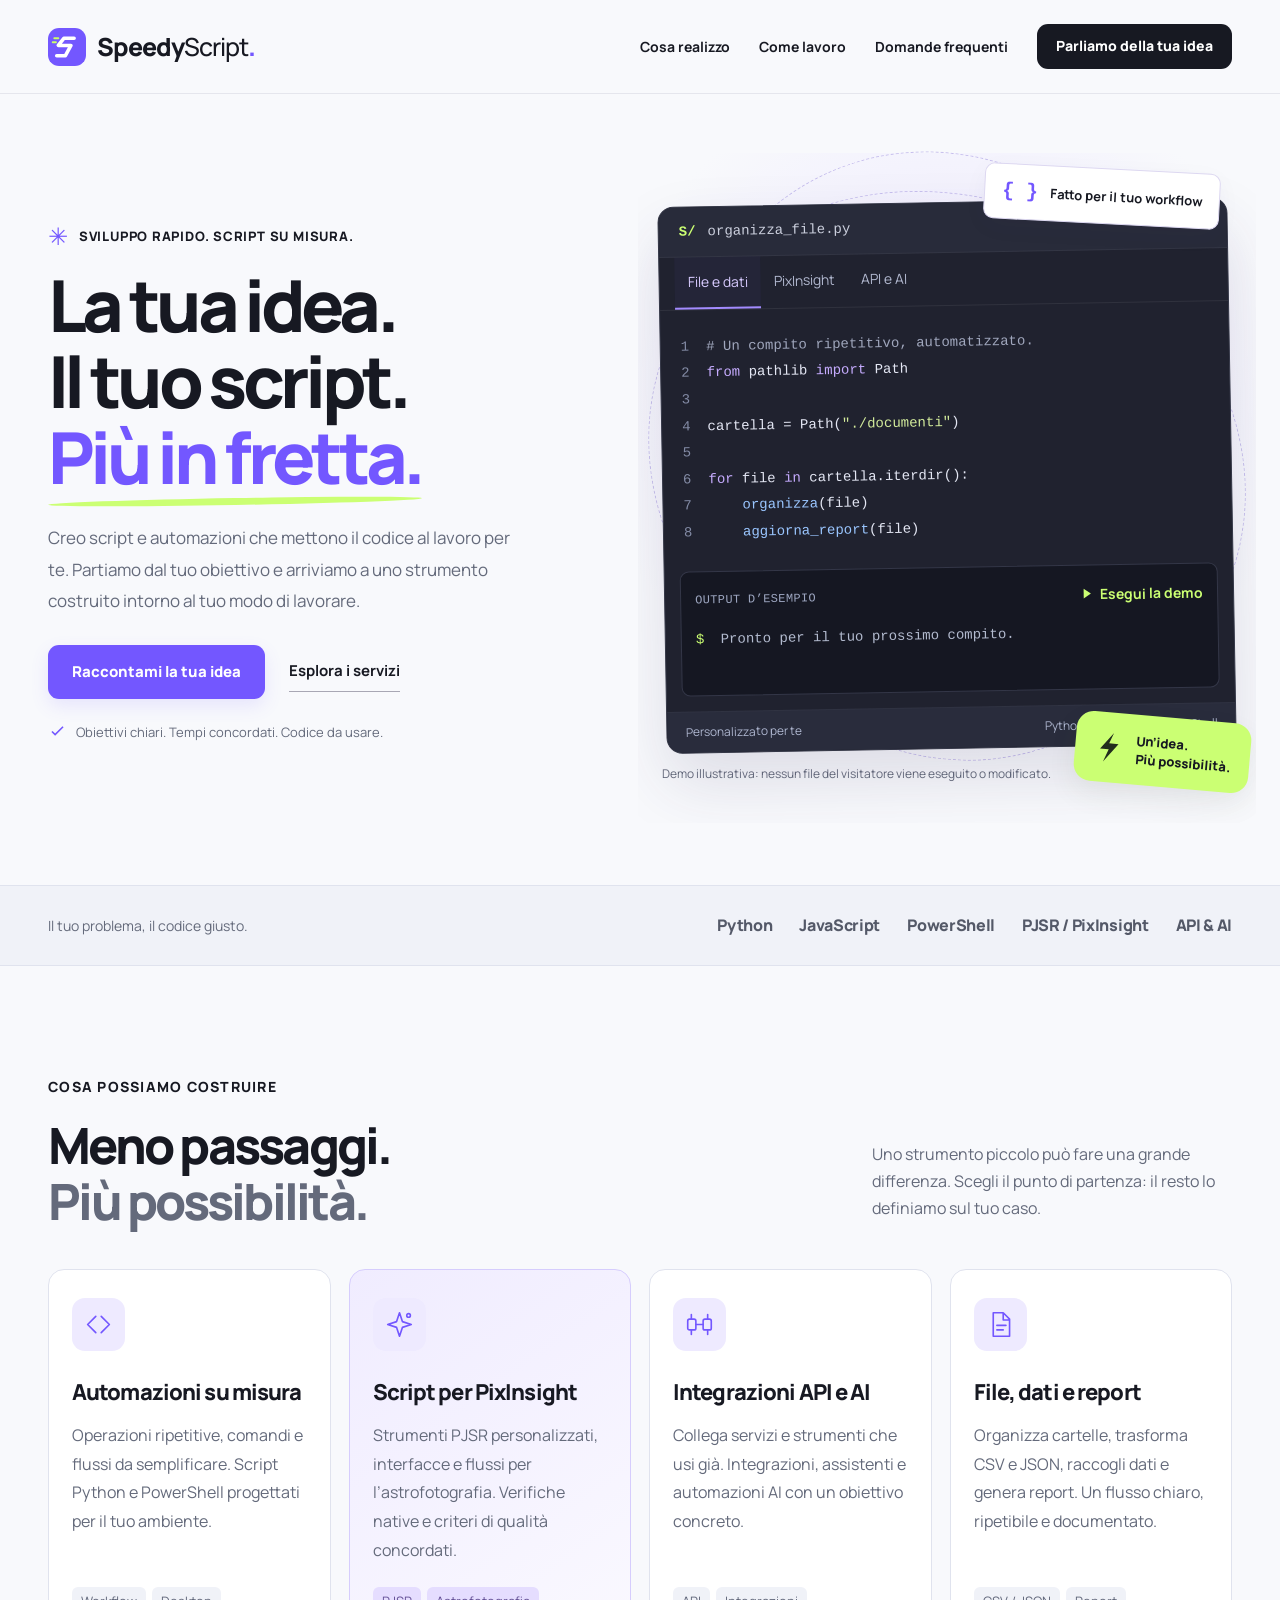
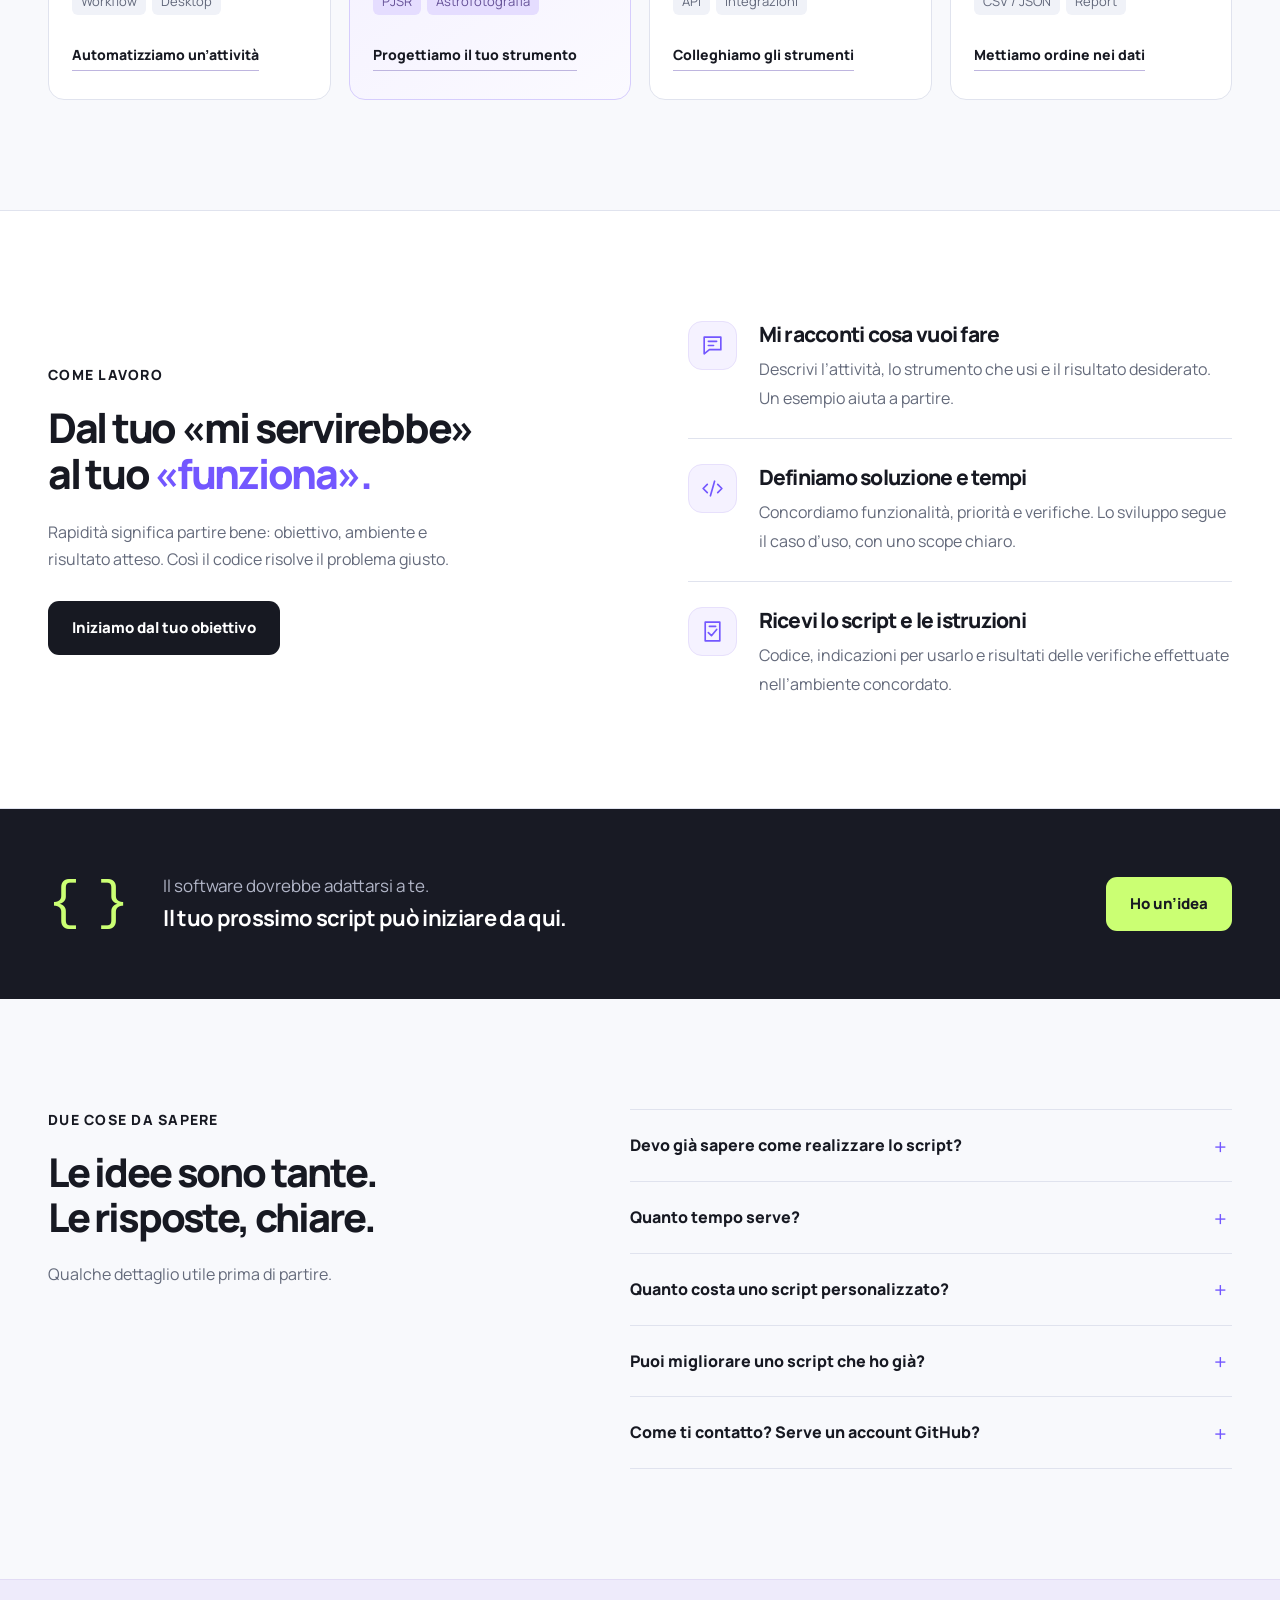
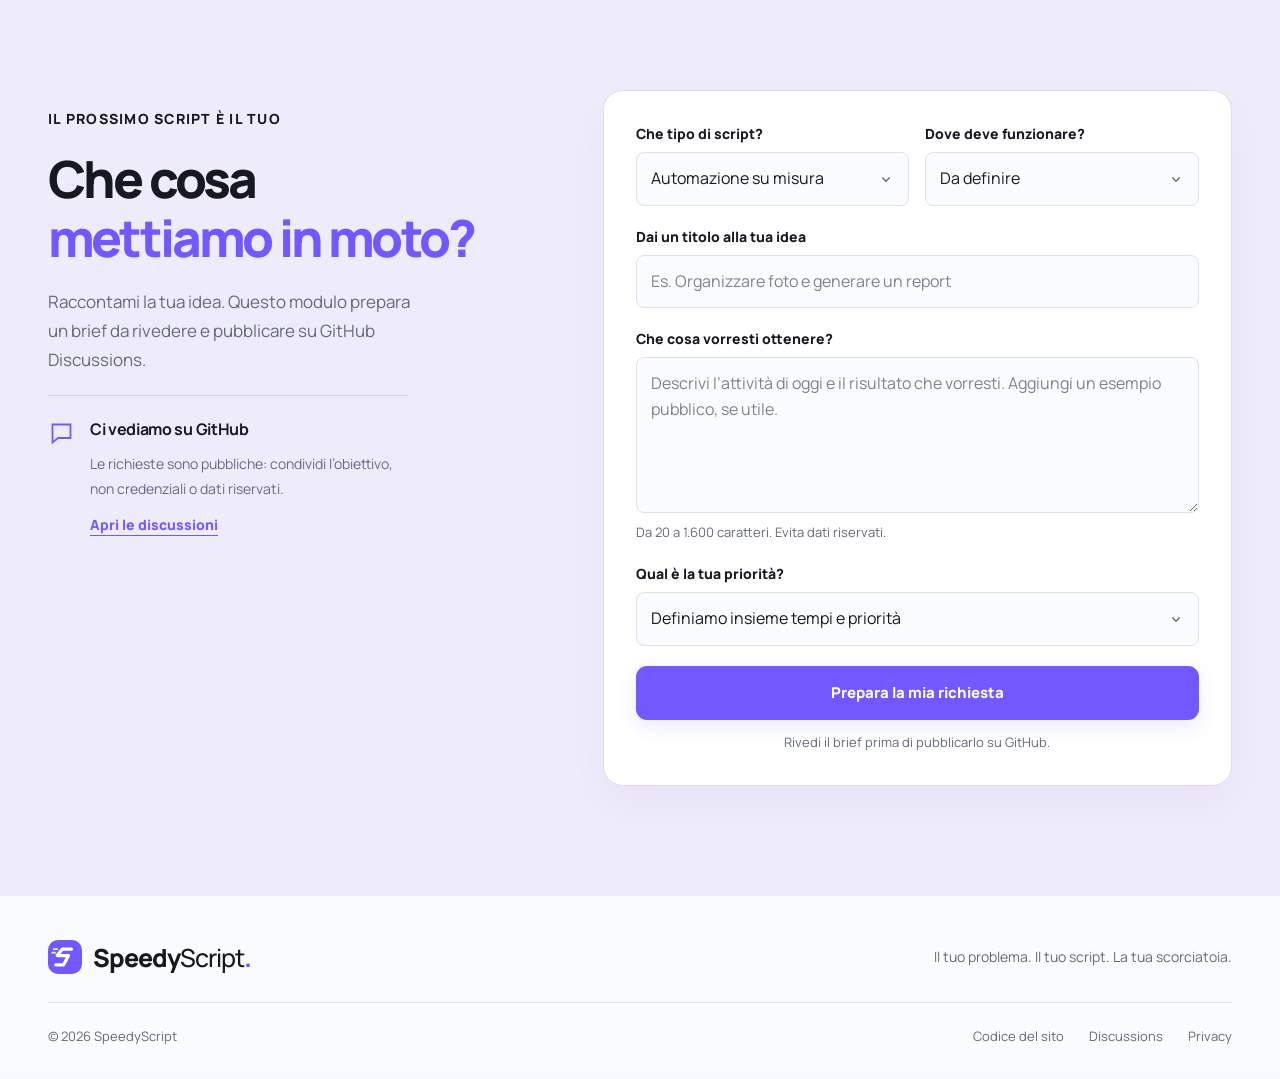
==== docs/index.html @ dad45a74 "Launch SpeedyScript website with Discussions contact workflow" ====
<!doctype html>
<html lang="it" class="no-js">
<head>
  <meta charset="utf-8">
  <meta name="viewport" content="width=device-width, initial-scale=1">
  <title>SpeedyScript — Script su misura, idee più veloci</title>
  <meta name="description" content="Script personalizzati, automazioni Python e PowerShell, strumenti per PixInsight e integrazioni API. SpeedyScript trasforma la tua idea in codice utile.">
  <meta name="theme-color" content="#7357ff">
  <meta name="referrer" content="strict-origin-when-cross-origin">
  <link rel="canonical" href="https://mikeminer.github.io/speedyscript/">
  <meta property="og:type" content="website">
  <meta property="og:locale" content="it_IT">
  <meta property="og:site_name" content="SpeedyScript">
  <meta property="og:title" content="SpeedyScript — La tua idea. Il tuo script. Più in fretta.">
  <meta property="og:description" content="Automazioni, strumenti personalizzati e integrazioni. Il codice giusto, costruito intorno al tuo modo di lavorare.">
  <meta property="og:url" content="https://mikeminer.github.io/speedyscript/">
  <meta property="og:image" content="https://mikeminer.github.io/speedyscript/assets/social.png">
  <meta property="og:image:width" content="1200">
  <meta property="og:image:height" content="630">
  <meta name="twitter:card" content="summary_large_image">
  <meta name="twitter:title" content="SpeedyScript — Script su misura">
  <meta name="twitter:description" content="La tua idea. Il tuo script. Più in fretta.">
  <meta name="twitter:image" content="https://mikeminer.github.io/speedyscript/assets/social.png">
  <link rel="icon" type="image/svg+xml" href="./assets/mark.svg">
  <link rel="preload" as="font" href="./assets/fonts/manrope-variable.woff" type="font/woff" crossorigin>
  <link rel="stylesheet" href="./assets/site.css">
  <script src="./assets/site.js" defer></script>
  <script type="application/ld+json">{"@context":"https://schema.org","@type":"WebSite","name":"SpeedyScript","url":"https://mikeminer.github.io/speedyscript/","inLanguage":"it-IT","description":"Script su misura, automazioni e integrazioni software."}</script>
</head>
<body>
<a class="skip-link" href="#contenuto">Vai al contenuto</a>
<header class="header" id="top">
  <div class="container nav-wrap">
    <a class="brand" href="#top" aria-label="SpeedyScript, inizio">
      <img src="./assets/mark.svg" width="38" height="38" alt="">
      <span>Speedy<span class="brand-light">Script</span><span class="brand-dot">.</span></span>
    </a>
    <button class="menu-toggle" type="button" aria-expanded="false" aria-controls="navigation" aria-label="Apri menu"><span></span><span></span></button>
    <nav id="navigation" class="navigation" aria-label="Navigazione principale">
      <a href="#servizi">Cosa realizzo</a><a href="#metodo">Come lavoro</a><a href="#faq">Domande frequenti</a>
      <a class="button button-small button-dark" href="#progetto">Parliamo della tua idea</a>
    </nav>
  </div>
</header>
<main id="contenuto">
  <section class="hero container" aria-labelledby="hero-title">
    <div class="hero-copy">
      <p class="eyebrow"><span class="tiny-spark" aria-hidden="true">✳</span> SVILUPPO RAPIDO. SCRIPT SU MISURA.</p>
      <h1 id="hero-title">La tua idea.<br>Il tuo script.<br><span class="purple">Più in fretta.</span></h1>
      <p class="hero-description">Creo script e automazioni che mettono il codice al lavoro per te. Partiamo dal tuo obiettivo e arriviamo a uno strumento costruito intorno al tuo modo di lavorare.</p>
      <div class="hero-actions"><a href="#progetto" class="button button-purple">Raccontami la tua idea</a><a href="#servizi" class="text-link">Esplora i servizi</a></div>
      <p class="hero-note"><svg viewBox="0 0 24 24" aria-hidden="true"><path d="m5 12 4 4L19 6"/></svg> Obiettivi chiari. Tempi concordati. Codice da usare.</p>
    </div>
    <div class="hero-visual" aria-label="Dimostrazione illustrativa di uno script personalizzato">
      <div class="visual-orbit orbit-one" aria-hidden="true"></div><div class="visual-orbit orbit-two" aria-hidden="true"></div>
      <div class="floating-label"><span aria-hidden="true">{ }</span> Fatto per il tuo workflow</div>
      <div class="editor">
        <div class="editor-top"><span class="editor-logo">S/</span><span id="demo-filename">organizza_file.py</span><span class="editor-label">DEMO</span></div>
        <div class="demo-tabs" role="tablist" aria-label="Scegli una demo">
          <button type="button" role="tab" aria-selected="true" aria-controls="demo-panel" id="tab-files" data-demo="files">File e dati</button>
          <button type="button" role="tab" aria-selected="false" tabindex="-1" aria-controls="demo-panel" id="tab-pix" data-demo="pix">PixInsight</button>
          <button type="button" role="tab" aria-selected="false" tabindex="-1" aria-controls="demo-panel" id="tab-api" data-demo="api">API e AI</button>
        </div>
        <div id="demo-panel" role="tabpanel" aria-labelledby="tab-files" class="editor-body">
          <div class="code-gutter" aria-hidden="true">1<br>2<br>3<br>4<br>5<br>6<br>7<br>8</div>
          <pre class="code-view"><code id="demo-code"><span class="syntax-comment"># Un compito ripetitivo, automatizzato.</span>
<span class="syntax-keyword">from</span> pathlib <span class="syntax-keyword">import</span> Path

cartella = Path(<span class="syntax-string">"./documenti"</span>)

<span class="syntax-keyword">for</span> file <span class="syntax-keyword">in</span> cartella.iterdir():
    <span class="syntax-function">organizza</span>(file)
    <span class="syntax-function">aggiorna_report</span>(file)</code></pre>
        </div>
        <div class="terminal">
          <div class="terminal-head"><span>OUTPUT D’ESEMPIO</span><button id="run-demo" type="button" aria-controls="demo-output"><svg viewBox="0 0 20 20" aria-hidden="true"><path d="m7 4 9 6-9 6z"/></svg><span>Esegui la demo</span></button></div>
          <div id="demo-output" class="terminal-output" role="status" aria-live="polite"><p><span class="prompt">$</span> Pronto per il tuo prossimo compito.</p></div>
        </div>
        <div class="editor-bottom"><span>Personalizzato per te</span><span>Python · JavaScript · PowerShell</span></div>
      </div>
      <div class="speed-stamp" aria-hidden="true"><svg viewBox="0 0 60 60"><path d="M37 8 18 33h13l-7 19 21-28H31z"/></svg><span>Un’idea.<br>Più possibilità.</span></div>
      <p class="demo-disclaimer">Demo illustrativa: nessun file del visitatore viene eseguito o modificato.</p>
    </div>
  </section>
  <div class="capability-strip" aria-label="Ambiti di sviluppo"><div class="container capability-inner"><span>Il tuo problema, il codice giusto.</span><div><span>Python</span><span>JavaScript</span><span>PowerShell</span><span>PJSR / PixInsight</span><span>API & AI</span></div></div></div>

  <section class="section services-section" id="servizi" aria-labelledby="services-title"><div class="container">
    <div class="section-heading" data-reveal><div><p class="eyebrow">COSA POSSIAMO COSTRUIRE</p><h2 id="services-title">Meno passaggi.<br><span class="muted">Più possibilità.</span></h2></div><p>Uno strumento piccolo può fare una grande differenza. Scegli il punto di partenza: il resto lo definiamo sul tuo caso.</p></div>
    <div class="services-grid">
      <article class="service-card" data-reveal>
        <div class="service-symbol" aria-hidden="true"><svg viewBox="0 0 32 32"><path d="m13 7-9 9 9 9m6-18 9 9-9 9"/></svg></div>
        <h3>Automazioni su misura</h3><p>Operazioni ripetitive, comandi e flussi da semplificare. Script Python e PowerShell progettati per il tuo ambiente.</p>
        <div class="tags"><span>Workflow</span><span>Desktop</span></div><a href="#progetto" data-service="Automazione su misura" class="service-link">Automatizziamo un’attività</a>
      </article>
      <article class="service-card service-featured" data-reveal>
        <div class="service-symbol" aria-hidden="true"><svg viewBox="0 0 32 32"><path d="m16 3 3.2 9.8L29 16l-9.8 3.2L16 29l-3.2-9.8L3 16l9.8-3.2z"/><circle cx="26" cy="6" r="2"/></svg></div>
        <h3>Script per PixInsight</h3><p>Strumenti PJSR personalizzati, interfacce e flussi per l’astrofotografia. Verifiche native e criteri di qualità concordati.</p>
        <div class="tags"><span>PJSR</span><span>Astrofotografia</span></div><a href="#progetto" data-service="Script PixInsight" class="service-link">Progettiamo il tuo strumento</a>
      </article>
      <article class="service-card" data-reveal>
        <div class="service-symbol" aria-hidden="true"><svg viewBox="0 0 32 32"><rect x="3" y="10" width="9" height="12" rx="2"/><rect x="20" y="10" width="9" height="12" rx="2"/><path d="M12 16h8M7 5v5m18-5v5M7 22v5m18-5v5"/></svg></div>
        <h3>Integrazioni API e AI</h3><p>Collega servizi e strumenti che usi già. Integrazioni, assistenti e automazioni AI con un obiettivo concreto.</p>
        <div class="tags"><span>API</span><span>Integrazioni</span></div><a href="#progetto" data-service="Integrazione API e AI" class="service-link">Colleghiamo gli strumenti</a>
      </article>
      <article class="service-card" data-reveal>
        <div class="service-symbol" aria-hidden="true"><svg viewBox="0 0 32 32"><path d="M8 3h11l7 7v19H8zM19 3v8h7M12 17h10m-10 5h7"/></svg></div>
        <h3>File, dati e report</h3><p>Organizza cartelle, trasforma CSV e JSON, raccogli dati e genera report. Un flusso chiaro, ripetibile e documentato.</p>
        <div class="tags"><span>CSV / JSON</span><span>Report</span></div><a href="#progetto" data-service="File, dati e report" class="service-link">Mettiamo ordine nei dati</a>
      </article>
    </div>
  </div></section>

  <section class="process-section section" id="metodo" aria-labelledby="process-title"><div class="container process-layout">
    <div class="process-intro" data-reveal><p class="eyebrow">COME LAVORO</p><h2 id="process-title">Dal tuo «mi servirebbe»<br>al tuo <span class="purple">«funziona».</span></h2><p>Rapidità significa partire bene: obiettivo, ambiente e risultato atteso. Così il codice risolve il problema giusto.</p><a href="#progetto" class="button button-dark">Iniziamo dal tuo obiettivo</a></div>
    <div class="process-steps">
      <article class="process-step" data-reveal><span class="step-icon" aria-hidden="true"><svg viewBox="0 0 24 24"><path d="M4 4h16v12H9l-5 4zM8 8h8m-8 4h5"/></svg></span><div><h3>Mi racconti cosa vuoi fare</h3><p>Descrivi l’attività, lo strumento che usi e il risultato desiderato. Un esempio aiuta a partire.</p></div></article>
      <article class="process-step" data-reveal><span class="step-icon" aria-hidden="true"><svg viewBox="0 0 24 24"><path d="m7 8-4 4 4 4m10-8 4 4-4 4M14 5l-4 14"/></svg></span><div><h3>Definiamo soluzione e tempi</h3><p>Concordiamo funzionalità, priorità e verifiche. Lo sviluppo segue il caso d’uso, con uno scope chiaro.</p></div></article>
      <article class="process-step" data-reveal><span class="step-icon" aria-hidden="true"><svg viewBox="0 0 24 24"><path d="M5 3h14v18H5zM9 7h6m-7 6 3 3 5-6"/></svg></span><div><h3>Ricevi lo script e le istruzioni</h3><p>Codice, indicazioni per usarlo e risultati delle verifiche effettuate nell’ambiente concordato.</p></div></article>
    </div>
  </div></section>
  <section class="idea-band"><div class="container idea-inner"><span class="idea-brackets" aria-hidden="true">{ }</span><p>Il software dovrebbe adattarsi a te.<br><strong>Il tuo prossimo script può iniziare da qui.</strong></p><a class="button button-lime" href="#progetto">Ho un’idea</a></div></section>

  <section class="section faq-section container" id="faq" aria-labelledby="faq-title">
    <div class="faq-intro"><p class="eyebrow">DUE COSE DA SAPERE</p><h2 id="faq-title">Le idee sono tante.<br>Le risposte, chiare.</h2><p>Qualche dettaglio utile prima di partire.</p></div>
    <div class="faq-list">
      <details><summary>Devo già sapere come realizzare lo script?</summary><p>Ti basta descrivere il problema e il risultato che cerchi. La scelta del linguaggio, del flusso e dell’interfaccia fa parte della progettazione.</p></details>
      <details><summary>Quanto tempo serve?</summary><p>Dipende dalla complessità, dall’ambiente e dalle integrazioni. Definiamo tempi e priorità dopo il brief: l’obiettivo è arrivare rapidamente a uno strumento utile, con verifiche adeguate.</p></details>
      <details><summary>Quanto costa uno script personalizzato?</summary><p>Il preventivo dipende dalle funzionalità richieste e dal lavoro necessario. Il primo passo è capire bene il tuo caso e concordare lo scope prima dello sviluppo.</p></details>
      <details><summary>Puoi migliorare uno script che ho già?</summary><p>Sì: descrivi il comportamento attuale, gli errori o le modifiche desiderate. Per iniziare su GitHub usa un esempio che puoi condividere pubblicamente.</p></details>
      <details><summary>Come ti contatto? Serve un account GitHub?</summary><p>Il contatto avviene su GitHub Discussions. Per pubblicare una discussione serve un account GitHub; dal sito puoi comunque preparare e copiare il brief. Le discussioni sono pubbliche.</p></details>
    </div>
  </section>

  <section class="section project-section" id="progetto" aria-labelledby="project-title"><div class="container project-layout">
    <div class="project-copy">
      <p class="eyebrow">IL PROSSIMO SCRIPT È IL TUO</p><h2 id="project-title">Che cosa<br><span class="purple">mettiamo in moto?</span></h2>
      <p>Raccontami la tua idea. Questo modulo prepara un brief da rivedere e pubblicare su GitHub Discussions.</p>
      <div class="contact-note"><svg viewBox="0 0 24 24" aria-hidden="true"><path d="M4 4h16v12H9l-5 4z"/></svg><div><strong>Ci vediamo su GitHub</strong><p>Le richieste sono pubbliche: condividi l’obiettivo, non credenziali o dati riservati.</p><a href="https://github.com/mikeminer/speedyscript/discussions" target="_blank" rel="noopener noreferrer">Apri le discussioni</a></div></div>
    </div>
    <div class="brief-card">
      <form id="brief-form">
        <div class="form-two">
          <div class="form-field"><label for="service">Che tipo di script?</label><select id="service" name="service"><option>Automazione su misura</option><option>Script PixInsight</option><option>Integrazione API e AI</option><option>File, dati e report</option><option>Da definire insieme</option></select></div>
          <div class="form-field"><label for="environment">Dove deve funzionare?</label><select id="environment" name="environment"><option>Da definire</option><option>Windows</option><option>macOS</option><option>Linux</option><option>PixInsight</option><option>Browser / Web</option><option>Più ambienti</option></select></div>
        </div>
        <div class="form-field"><label for="project-name">Dai un titolo alla tua idea</label><input id="project-name" name="project-name" type="text" placeholder="Es. Organizzare foto e generare un report" required minlength="5" maxlength="90" autocomplete="off"></div>
        <div class="form-field"><label for="project-details">Che cosa vorresti ottenere?</label><textarea id="project-details" name="project-details" rows="5" placeholder="Descrivi l’attività di oggi e il risultato che vorresti. Aggiungi un esempio pubblico, se utile." required minlength="20" maxlength="1600"></textarea><span class="field-help">Da 20 a 1.600 caratteri. Evita dati riservati.</span></div>
        <div class="form-field"><label for="timing">Qual è la tua priorità?</label><select id="timing" name="timing"><option>Definiamo insieme tempi e priorità</option><option>Vorrei partire quanto prima</option><option>Ho una scadenza da concordare</option><option>Sto esplorando l’idea</option></select></div>
        <button class="button button-purple submit-button" type="submit" disabled>Prepara la mia richiesta</button>
        <p class="form-note">Rivedi il brief prima di pubblicarlo su GitHub.</p>
      </form>
      <div id="brief-result" class="brief-result" hidden>
        <h3 id="brief-heading" tabindex="-1">La tua idea, pronta da condividere.</h3>
        <label for="brief-preview" class="sr-only">Anteprima del brief</label><textarea id="brief-preview" rows="8" readonly spellcheck="false"></textarea>
        <div class="brief-actions"><button type="button" class="button button-outline" id="copy-brief">Copia il brief</button><a class="button button-dark" id="github-request" href="https://github.com/mikeminer/speedyscript/discussions/new?category=ideas" target="_blank" rel="noopener noreferrer">Apri Discussions</a></div>
        <p class="field-help">Su GitHub puoi rivedere il testo prima dell’invio. Se non viene importato, incolla il brief copiato.</p>
      </div>
      <p id="form-status" class="form-status" role="status" aria-live="polite"></p>
      <noscript><p>Puoi scrivere la tua richiesta direttamente su <a href="https://github.com/mikeminer/speedyscript/discussions" target="_blank" rel="noopener noreferrer">GitHub Discussions</a>.</p></noscript>
    </div>
  </div></section>
</main>
<footer class="footer">
  <div class="container footer-top"><a class="brand" href="#top" aria-label="SpeedyScript, torna all’inizio"><img src="./assets/mark.svg" width="34" height="34" alt=""><span>Speedy<span class="brand-light">Script</span><span class="brand-dot">.</span></span></a><p>Il tuo problema. Il tuo script. La tua scorciatoia.</p></div>
  <div class="container footer-bottom"><span>© 2026 SpeedyScript</span><nav aria-label="Collegamenti nel piè di pagina"><a href="https://github.com/mikeminer/speedyscript" target="_blank" rel="noopener noreferrer">Codice del sito</a><a href="https://github.com/mikeminer/speedyscript/discussions" target="_blank" rel="noopener noreferrer">Discussions</a><a href="./privacy.html">Privacy</a></nav></div>
</footer>
</body>
</html>
---- docs/assets/site.css ----
@font-face{font-family:Manrope;src:url('./fonts/manrope-variable.woff') format('woff');font-weight:200 800;font-style:normal;font-display:swap}
:root{--paper:#f8f9fc;--white:#fff;--ink:#171922;--muted:#646a7b;--purple:#7357ff;--purple-dark:#5d3de5;--lavender:#eeeaff;--lime:#cbff73;--line:#e0e3ee;--dark:#181a24;--shadow:0 22px 70px #27234310;scroll-padding-top:95px}
*{box-sizing:border-box}
html{scroll-behavior:smooth}
body{margin:0;background:var(--paper);color:var(--ink);font-family:Manrope,system-ui,sans-serif;font-size:16px;line-height:1.7;-webkit-font-smoothing:antialiased}
button,input,textarea,select{font:inherit}
button,a{-webkit-tap-highlight-color:transparent}
button{cursor:pointer}
a{color:inherit;text-underline-offset:5px}
svg{display:block}
img{max-width:100%}
[hidden]{display:none!important}
button:focus-visible,a:focus-visible,summary:focus-visible,input:focus-visible,textarea:focus-visible,select:focus-visible{outline:3px solid var(--purple);outline-offset:4px}
.container{width:min(1240px,calc(100% - 96px));margin-inline:auto}
.section{padding-block:110px}
.eyebrow{margin:0 0 20px;font-size:14px;line-height:1.5;font-weight:800;letter-spacing:.09em}
.purple{color:var(--purple)}
.muted{color:var(--muted)}
h1,h2,h3,p{margin-top:0}
h1,h2,h3{line-height:1.12;letter-spacing:-.055em}
h2{font-size:clamp(34px,4vw,50px);font-weight:800;margin-bottom:22px}
h3{font-size:24px;line-height:1.25;font-weight:800}
p{margin-bottom:20px}
.button{display:inline-flex;align-items:center;justify-content:center;gap:10px;min-height:54px;padding:14px 23px;border:1px solid transparent;border-radius:11px;text-decoration:none;font-size:15px;font-weight:800;line-height:1.45;transition:background .18s,transform .18s,box-shadow .18s}
.button:hover{transform:translateY(-2px)}
.button-purple{background:var(--purple);color:white;box-shadow:0 7px 18px #7357ff20}
.button-purple:hover{background:var(--purple-dark);box-shadow:0 10px 23px #7357ff30}
.button-dark{background:var(--ink);color:white}
.button-dark:hover{background:#303344}
.button-lime{background:var(--lime);color:var(--ink)}
.button-lime:hover{background:#b7f153}
.button-small{min-height:44px;padding:11px 18px;font-size:14px}
.button-outline{background:transparent;border-color:var(--line);color:var(--ink)}
.button-outline:hover{background:var(--lavender)}
.button:disabled{cursor:default;opacity:.65;transform:none}
.text-link{font-weight:700;font-size:15px;text-decoration:none;border-bottom:1px solid #a8a7b4;padding:7px 0}
.text-link:hover{color:var(--purple)}
.skip-link{position:fixed;top:8px;left:8px;z-index:100;padding:10px 18px;border-radius:8px;background:var(--ink);color:white;transform:translateY(-200%)}
.skip-link:focus{transform:none}
.sr-only{position:absolute;width:1px;height:1px;overflow:hidden;clip:rect(0,0,0,0);white-space:nowrap}
.header{height:94px;position:relative;z-index:20;background:#f8f9fcf2;border-bottom:1px solid #e5e6ed}
.nav-wrap{height:100%;display:flex;align-items:center;justify-content:space-between;gap:30px}
.brand{display:inline-flex;align-items:center;gap:11px;text-decoration:none;font-size:25px;line-height:1;font-weight:800;letter-spacing:-1px;white-space:nowrap}
.brand-light{font-weight:500}
.brand-dot{color:var(--purple)}
.navigation{display:flex;align-items:center;gap:29px}
.navigation>a:not(.button){font-size:14px;font-weight:700;text-decoration:none}
.navigation>a:hover{color:var(--purple)}
.navigation>.button:hover{color:white}
.menu-toggle{display:none}
.hero{display:grid;grid-template-columns:1fr 1.03fr;gap:60px;align-items:center;min-height:725px;padding-block:74px 86px}
.hero-copy{position:relative;z-index:2}
.hero .eyebrow{display:flex;align-items:center;gap:10px;font-size:13px;letter-spacing:.06em}
.tiny-spark{font-size:24px;line-height:1;color:var(--purple)}
h1{font-size:clamp(54px,5.6vw,82px);font-weight:800;line-height:1.055;letter-spacing:-.065em;margin-bottom:27px}
h1 .purple{position:relative;display:inline-block}
h1 .purple:after{content:"";position:absolute;bottom:-10px;left:0;width:100%;height:7px;background:var(--lime);border-radius:50%;transform:rotate(-1deg)}
.hero-description{color:var(--muted);font-size:17px;max-width:480px;line-height:1.85;margin:0 0 28px}
.hero-actions{display:flex;align-items:center;gap:24px;flex-wrap:wrap}
.hero-note{display:flex;align-items:center;gap:9px;font-size:13px;color:var(--muted);margin:22px 0 0}
.hero-note svg{width:19px;height:19px;fill:none;stroke:var(--purple);stroke-width:2;flex-shrink:0}
.hero-visual{position:relative;isolation:isolate;padding-block:34px 16px;min-width:0;overflow:clip;overflow-clip-margin:24px}
.hero-visual:before{content:"";position:absolute;inset:-15px -25px 0;background:radial-gradient(circle at 50% 40%,#e1dcff 0,#eeeaff80 45%,transparent 70%);z-index:-2}
.visual-orbit{position:absolute;z-index:-1;border:1px dashed #c7bfed;border-radius:50%;pointer-events:none}
.orbit-one{inset:-20px 15px 35px;transform:rotate(-18deg)}
.orbit-two{inset:30px -20px 65px;transform:rotate(25deg)}
.floating-label{position:absolute;top:0;right:12px;border:1px solid #ddd8f1;background:white;padding:10px 17px;font-size:13px;font-weight:700;display:flex;gap:12px;align-items:center;box-shadow:0 7px 24px #352d5c0a;border-radius:10px;transform:rotate(3deg);z-index:2}
.floating-label>span{font-family:monospace;color:var(--purple);font-weight:700;font-size:20px}
.editor{background:#20222f;border:1px solid #343747;border-radius:16px;box-shadow:0 30px 65px #342a5b22;overflow:hidden;transform:rotate(-1deg);position:relative;z-index:1;min-width:0}
.editor-top{display:flex;align-items:center;gap:12px;padding:14px 20px;border-bottom:1px solid #ffffff0d;color:#ccd0de;font:14px/1.5 Consolas,monospace;background:#282b3a}
.editor-logo{color:var(--lime);font-weight:800}
.editor-label{margin-left:auto;color:#a2a8be;font-size:12px;letter-spacing:.12em}
.demo-tabs{display:flex;gap:0;padding-inline:15px;border-bottom:1px solid #ffffff12}
.demo-tabs button{background:none;border:0;border-bottom:2px solid transparent;color:#b0b7ce;font-size:14px;padding:13px 13px;white-space:nowrap}
.demo-tabs button[aria-selected=true]{color:#d8cbff;border-color:#a38bff;background:#7357ff0b}
.demo-tabs button:hover{color:white}
.editor-body{display:flex;gap:17px;padding:23px 18px 25px 20px;min-height:255px;overflow:auto;scrollbar-width:thin;scrollbar-color:#5b547e #20222f}
.code-gutter{color:#838ba5;user-select:none;text-align:right;font:14px/1.9 Consolas,monospace;flex-shrink:0}
.code-view{margin:0;overflow:visible;font:14px/1.9 Consolas,"Courier New",monospace;color:#e4e7f4;tab-size:4;flex-shrink:0}
.syntax-comment{color:#a0a7bd}
.syntax-keyword{color:#c6acff}
.syntax-string{color:#d3ec9c}
.syntax-function{color:#9ac6ff}
.terminal{margin:0 15px 15px;padding:13px 14px;background:#151722;border:1px solid #333647;border-radius:9px}
.terminal-head{display:flex;justify-content:space-between;align-items:center;gap:14px;color:#9da6c0;font:12px/1.5 Consolas,monospace;letter-spacing:.03em}
.terminal-head button{display:flex;align-items:center;gap:6px;color:var(--lime);border:0;background:transparent;font:14px/1.5 Manrope,system-ui,sans-serif;font-weight:700;padding:5px 0;letter-spacing:0;white-space:nowrap}
.terminal-head button svg{width:16px;height:16px;fill:var(--lime)}
.terminal-head button:disabled{cursor:wait;color:#a8b29a}
.terminal-output{font:14px/1.85 Consolas,monospace;color:#b3bbcf;margin-top:11px;min-height:55px}
.terminal-output p{margin:0}
.prompt{color:var(--lime);margin-right:8px}
.terminal-output .done{color:#c8ed9f}
.editor-bottom{padding:10px 18px;display:flex;justify-content:space-between;gap:12px;font-size:12px;color:#adb5ce;background:#292c3c;border-top:1px solid #ffffff08}
.speed-stamp{position:absolute;right:-18px;bottom:12px;border-radius:17px;padding:15px 19px 15px 13px;background:var(--lime);z-index:3;display:flex;align-items:center;gap:8px;box-shadow:0 12px 28px #41562213;transform:rotate(5deg)}
.speed-stamp svg{width:40px;height:40px;fill:#232d1d}
.speed-stamp span{font-size:13px;font-weight:800;line-height:1.4}
.demo-disclaimer{margin:15px 140px 0 0;font-size:12px;line-height:1.6;color:var(--muted)}
.capability-strip{border-block:1px solid var(--line);background:#f0f2f8}
.capability-inner{display:flex;align-items:center;justify-content:space-between;gap:35px;padding-block:26px}
.capability-inner>span{font-size:14px;color:var(--muted)}
.capability-inner>div{display:flex;flex-wrap:wrap;gap:27px;align-items:center}
.capability-inner>div span{font-size:16px;letter-spacing:-.02em;font-weight:800;color:#545968}
.section-heading{display:flex;justify-content:space-between;align-items:flex-end;gap:60px;margin-bottom:40px}
.section-heading h2{margin-bottom:0}
.section-heading>p{color:var(--muted);max-width:360px;margin:0 0 7px}
.services-grid{display:grid;grid-template-columns:repeat(4,1fr);gap:18px}
.service-card{padding:28px 23px;border:1px solid var(--line);border-radius:16px;background:white;display:flex;flex-direction:column;align-items:flex-start;transition:transform .2s,box-shadow .2s}
.service-card:hover{transform:translateY(-5px);box-shadow:var(--shadow)}
.service-featured{border-color:#d6cdfd;background:linear-gradient(145deg,#f0ecff,#fbfaff)}
.service-symbol{background:var(--lavender);padding:12px;border-radius:13px;margin-bottom:28px}
.service-symbol svg{height:29px;width:29px;fill:none;stroke:var(--purple);stroke-width:1.8;stroke-linecap:round;stroke-linejoin:round}
.service-card h3{font-size:22px;letter-spacing:-.04em;margin-bottom:14px}
.service-card p{color:var(--muted);font-size:16px;line-height:1.8;margin-bottom:22px}
.tags{display:flex;gap:6px;flex-wrap:wrap;margin-top:auto;margin-bottom:29px}
.tags span{font-size:13px;padding:3px 9px;background:#f0f2f8;color:#62687b;border-radius:6px}
.service-featured .tags span{background:#e5ddff;color:#665298}
.service-link{font-size:14px;font-weight:800;text-decoration:none;line-height:1.5;padding-bottom:5px;border-bottom:1px solid #beb5df}
.service-link:hover{color:var(--purple);border-color:var(--purple)}
.process-section{background:white;border-block:1px solid var(--line)}
.process-layout{display:grid;grid-template-columns:1fr 1fr;gap:95px;align-items:center}
.process-intro>p:not(.eyebrow){color:var(--muted);max-width:425px;margin-bottom:28px}
.process-intro h2{font-size:clamp(32px,3.2vw,43px)}
.process-step{display:flex;gap:22px;padding:25px 0;border-bottom:1px solid var(--line)}
.process-step:first-child{padding-top:0}
.process-step:last-child{padding-bottom:0;border:0}
.step-icon{width:49px;height:49px;border:1px solid #e7e0fc;background:#f5f2ff;display:grid;place-items:center;border-radius:14px;flex-shrink:0}
.step-icon svg{width:25px;height:25px;fill:none;stroke:var(--purple);stroke-width:1.6;stroke-linecap:round;stroke-linejoin:round}
.process-step h3{font-size:21px;margin-bottom:8px;letter-spacing:-.035em}
.process-step p{color:var(--muted);font-size:16px;line-height:1.8;margin:0}
.idea-band{background:var(--dark);color:white;padding-block:49px}
.idea-inner{display:flex;align-items:center;gap:32px}
.idea-brackets{font-family:Consolas,monospace;font-size:54px;letter-spacing:-8px;color:var(--lime);padding-right:10px}
.idea-inner>p{font-size:17px;color:#b2b6c8;line-height:1.65;margin:0}
.idea-inner strong{font-size:22px;color:white;letter-spacing:-.03em}
.idea-inner .button{margin-left:auto;white-space:nowrap}
.faq-section{display:grid;grid-template-columns:.9fr 1.1fr;gap:90px;align-items:start}
.faq-intro h2{font-size:clamp(32px,3.1vw,44px)}
.faq-intro>p:last-child{color:var(--muted)}
.faq-list{border-top:1px solid var(--line)}
details{border-bottom:1px solid var(--line)}
summary{position:relative;padding:23px 39px 23px 0;list-style:none;font-size:16px;font-weight:800;line-height:1.55;cursor:pointer}
summary::-webkit-details-marker{display:none}
summary:after{content:"+";position:absolute;right:0;top:25px;width:23px;height:23px;display:grid;place-items:center;font-size:22px;font-weight:400;line-height:1;color:var(--purple)}
details[open] summary:after{content:"−"}
details>p{font-size:16px;line-height:1.85;color:var(--muted);padding-right:23px;margin:0 0 23px}
.project-section{background:#eeebfb;border-top:1px solid #e2dcf5}
.project-layout{display:grid;grid-template-columns:.85fr 1.15fr;gap:90px;align-items:start}
.project-copy{padding-top:18px}
.project-copy h2{font-size:clamp(37px,4vw,53px);line-height:1.14}
.project-copy>p:not(.eyebrow){color:var(--muted);font-size:17px;max-width:370px}
.contact-note{display:flex;gap:15px;padding-top:20px;margin-top:15px;border-top:1px solid #d6cfee;max-width:360px}
.contact-note>svg{width:27px;height:27px;stroke:var(--purple);fill:none;stroke-width:1.6;flex-shrink:0;margin-top:4px}
.contact-note strong{font-size:16px;letter-spacing:-.02em}
.contact-note p{font-size:14px;color:#6d6786;line-height:1.8;margin:8px 0 10px}
.contact-note a{font-size:14px;font-weight:800;color:var(--purple)}
.brief-card{background:white;border:1px solid #e1dbee;border-radius:20px;padding:32px;box-shadow:0 17px 40px #3b296409;min-width:0}
.form-two{display:grid;grid-template-columns:1fr 1fr;gap:16px}
.form-field{display:flex;flex-direction:column;gap:8px;margin-bottom:20px;min-width:0}
label{font-size:14px;font-weight:800;line-height:1.5}
input,select,textarea{width:100%;min-width:0;border:1px solid #dfe1ea;background:#fafbfe;border-radius:8px;padding:13px 14px;color:var(--ink);font-size:16px;line-height:1.6;transition:border-color .2s,box-shadow .2s}
textarea{resize:vertical;min-height:133px}
input::placeholder,textarea::placeholder{color:#7b8294}
input:focus,select:focus,textarea:focus{border-color:var(--purple);box-shadow:0 0 0 3px #7357ff0d}
select{appearance:none;cursor:pointer;padding-right:38px;background-image:url("data:image/svg+xml,%3Csvg xmlns='http://www.w3.org/2000/svg' width='18' height='18' viewBox='0 0 24 24' fill='none' stroke='%23656a7b' stroke-width='1.8'%3E%3Cpath d='m7 10 5 5 5-5'/%3E%3C/svg%3E");background-repeat:no-repeat;background-position:right 13px center}
.field-help{font-size:13px;line-height:1.7;color:var(--muted)}
.submit-button{width:100%}
.form-note{text-align:center;font-size:13px;color:var(--muted);margin:11px 0 0}
.brief-result{padding-top:26px;margin-top:26px;border-top:1px solid var(--line)}
.brief-result h3{font-size:22px;margin-bottom:16px}
.brief-result textarea{font-family:Consolas,monospace;font-size:14px;line-height:1.8;min-height:200px}
.brief-actions{display:flex;gap:10px;flex-wrap:wrap;margin:15px 0 13px}
.brief-actions .button{flex:1;font-size:14px;padding-inline:14px;white-space:nowrap}
.form-status{font-size:14px;line-height:1.6;color:var(--purple);margin:12px 0 0}
.form-status:empty{display:none}
.footer{background:#fafbfe;padding-block:44px 24px}
.footer-top{display:flex;justify-content:space-between;align-items:center;gap:25px;padding-bottom:28px;border-bottom:1px solid var(--line)}
.footer-top>p{font-size:14px;color:var(--muted);margin:0}
.footer-bottom{display:flex;justify-content:space-between;align-items:center;gap:20px;padding-top:22px;font-size:13px;color:var(--muted)}
.footer-bottom nav{display:flex;gap:25px}
.footer-bottom a{text-decoration:none}
.footer-bottom a:hover{color:var(--purple)}
.legal-main{max-width:800px;margin-inline:auto;padding:85px 24px 110px}
.legal-main h1{font-size:clamp(38px,6vw,60px);margin-bottom:24px}
.legal-main h2{font-size:27px;line-height:1.3;margin-top:42px;letter-spacing:-.035em}
.legal-main p,.legal-main li{color:var(--muted)}
.legal-main li{margin-block:10px}
.legal-main a{color:var(--purple)}
.reveal-pending{opacity:0;transform:translateY(14px);transition:opacity .5s,transform .5s}
.reveal-visible{opacity:1;transform:none}
@media(min-width:1500px){.hero{min-height:760px}}
@media(max-width:1150px){
 .container{width:calc(100% - 64px)}.hero{gap:36px}h1{font-size:66px}.navigation{gap:21px}
 .services-grid{grid-template-columns:repeat(2,1fr)}.service-card{padding:30px}.service-card h3{font-size:24px}
 .process-layout,.project-layout{gap:55px}.capability-inner{gap:20px}.capability-inner>div{gap:20px}
 .hero .eyebrow{font-size:12px}.faq-section{gap:55px}.hero-actions{gap:18px}.hero-actions .button{padding-inline:18px}
}
@media(max-width:900px){
 .header{height:80px}.brand{font-size:23px}.navigation{gap:18px}.navigation>a:not(.button){font-size:14px}.navigation .button{font-size:14px;padding-inline:12px}
 .hero{grid-template-columns:1fr;gap:48px;padding-block:65px 75px;min-height:0}.hero-copy{max-width:660px}.hero h1{font-size:76px}.hero-description{max-width:540px}
 .hero-visual{max-width:600px;width:100%;margin-inline:auto}.hero .eyebrow{font-size:14px}.hero-note{font-size:14px}
 .capability-inner{flex-direction:column;align-items:flex-start;gap:15px}.capability-inner>div{gap:26px}
 .section{padding-block:85px}.process-layout{gap:45px}.process-intro h2{font-size:35px}.project-layout{gap:40px;grid-template-columns:.8fr 1.2fr}
 .brief-card{padding:25px}.form-two{grid-template-columns:1fr;gap:0}.faq-section{gap:38px}.faq-intro h2{font-size:34px}.idea-inner strong{font-size:20px}.idea-inner{gap:25px}
}
@media(max-width:700px){
 .container{width:calc(100% - 40px)}.header{height:76px}.brand{font-size:23px}.brand img{width:34px;height:34px}
 .menu-toggle{display:flex;flex-direction:column;justify-content:center;gap:6px;background:transparent;border:1px solid var(--line);border-radius:9px;padding:11px;width:44px;height:42px}
 .menu-toggle span{height:2px;width:20px;background:var(--ink);transition:transform .2s}
 .menu-toggle[aria-expanded=true] span:first-child{transform:translateY(4px) rotate(45deg)}
 .menu-toggle[aria-expanded=true] span:last-child{transform:translateY(-4px) rotate(-45deg)}
 .navigation{display:none;position:absolute;left:0;right:0;top:75px;background:var(--paper);border-bottom:1px solid var(--line);padding:18px 20px 24px;box-shadow:0 12px 25px #2723430c;align-items:stretch;flex-direction:column;gap:0}
 .navigation.is-open{display:flex}.navigation>a:not(.button){padding:13px 5px;font-size:16px}.navigation .button{font-size:15px;margin-top:12px;min-height:49px}
 .hero{padding-block:47px 65px;gap:40px}.hero h1{font-size:clamp(52px,10vw,72px)}
 .hero .eyebrow{font-size:12px;letter-spacing:.035em;gap:7px;margin-bottom:20px}.tiny-spark{font-size:21px}
 .hero-description{font-size:16px;line-height:1.85;max-width:100%;margin-bottom:24px}
 .hero-actions{gap:19px;align-items:center}.hero-actions .button{font-size:14px;min-height:50px}.hero-actions .text-link{font-size:14px}
 .hero-note{font-size:13px;line-height:1.7;align-items:flex-start;max-width:320px}.hero-note svg{margin-top:2px}
 .hero-visual{padding-top:30px;overflow-clip-margin:16px}.hero-visual:before{inset:-5px -15px -10px}.orbit-one{inset:0 0 20px}.orbit-two{inset:30px 0 60px}
 .floating-label{right:8px;top:0;font-size:12px;padding:8px 12px}.editor{transform:rotate(-.7deg)}.editor-top{padding:12px 14px;font-size:13px}
 .demo-tabs{padding-inline:7px}.demo-tabs button{font-size:14px;padding:12px 11px}
 .editor-body{padding:19px 12px 21px 13px;gap:10px;min-height:245px}.code-view,.code-gutter{font-size:14px;line-height:1.85}
 .terminal{margin:0 10px 11px;padding:12px}.terminal-head{font-size:12px;gap:8px;flex-wrap:wrap}.terminal-head button{font-size:13px}
 .terminal-output{font-size:13px;min-height:55px}.editor-bottom{padding:10px 12px;font-size:12px;gap:8px;flex-wrap:wrap}
 .speed-stamp{right:0;bottom:17px;padding:10px 12px 10px 8px;border-radius:12px;gap:3px}.speed-stamp svg{width:31px;height:31px}.speed-stamp span{font-size:12px}
 .demo-disclaimer{font-size:12px;max-width:220px;margin-right:135px;line-height:1.6}
 .capability-inner{padding-block:22px}.capability-inner>span{font-size:14px}.capability-inner>div{gap:10px 21px}.capability-inner>div span{font-size:14px}
 .section{padding-block:65px}.section-heading{flex-direction:column;align-items:flex-start;gap:22px;margin-bottom:30px}.eyebrow{font-size:13px;letter-spacing:.07em;margin-bottom:16px}h2{font-size:38px}
 .section-heading>p{font-size:16px;max-width:100%}.services-grid{grid-template-columns:1fr;gap:16px}.service-card{padding:27px 25px}
 .service-symbol{padding:10px;margin-bottom:20px}.service-symbol svg{width:28px;height:28px}.service-card h3{font-size:25px;line-height:1.3}.service-card p{font-size:16px;line-height:1.8}
 .service-link{font-size:15px}.tags{gap:6px;margin-bottom:23px}.tags span{font-size:13px;padding:3px 8px}
 .process-layout,.faq-section,.project-layout{grid-template-columns:1fr;gap:38px}.process-intro h2,.faq-intro h2{font-size:38px}
 .process-step{gap:16px;padding:23px 0}.process-step h3{font-size:21px}.process-step p{font-size:16px}
 .idea-band{padding-block:34px}.idea-inner{flex-wrap:wrap;gap:17px}.idea-brackets{font-size:41px;letter-spacing:-6px;padding-right:7px}
 .idea-inner>p{font-size:16px;max-width:calc(100% - 70px)}.idea-inner strong{font-size:19px}.idea-inner .button{margin-left:0;min-height:48px;padding-block:11px;font-size:14px}
 .faq-section{gap:20px}.faq-intro p:last-child{font-size:16px;margin-bottom:4px}summary{font-size:16px;padding-block:21px}summary:after{top:24px}details>p{font-size:16px}
 .project-copy{padding-top:0}.project-copy h2{font-size:43px}.project-copy>p:not(.eyebrow){font-size:16px;max-width:100%}.contact-note{padding-top:18px;max-width:100%}
 .brief-card{padding:25px 20px}.form-two{grid-template-columns:1fr;gap:0}label{font-size:14px}
 input,textarea,select{font-size:16px;padding:12px}select{padding-right:31px;background-position:right 8px center}.field-help,.form-note{font-size:13px}
 .brief-actions .button{font-size:14px}.footer{padding-block:33px 22px}.footer-top{align-items:flex-start;flex-direction:column;gap:17px;padding-bottom:23px}
 .footer-top>p{font-size:14px}.footer-bottom{font-size:13px;flex-wrap:wrap;gap:17px}.footer-bottom nav{gap:20px}
 .legal-main{padding-top:55px}.legal-main h1{font-size:42px}.legal-main h2{font-size:25px}
 html.no-js .menu-toggle{display:none}
 html.no-js .header{height:auto;padding-block:20px}
 html.no-js .nav-wrap{flex-wrap:wrap}
 html.no-js .navigation{display:flex;position:static;flex-basis:100%;padding:0;box-shadow:none;border:0}
}
@media(max-width:390px){
 .hero-actions{gap:16px}.hero-actions .text-link{font-size:14px}.demo-tabs button{padding-inline:9px}
 .hero .eyebrow{font-size:12px;max-width:290px}.demo-disclaimer{margin-right:0;max-width:100%;padding-top:50px}.speed-stamp{bottom:65px}
 .brief-actions{flex-direction:column}
}
@media(prefers-reduced-motion:reduce){
 html{scroll-behavior:auto}*,*:before,*:after{animation:none!important;transition:none!important}
 .reveal-pending{opacity:1;transform:none}.button:hover,.service-card:hover{transform:none}
}
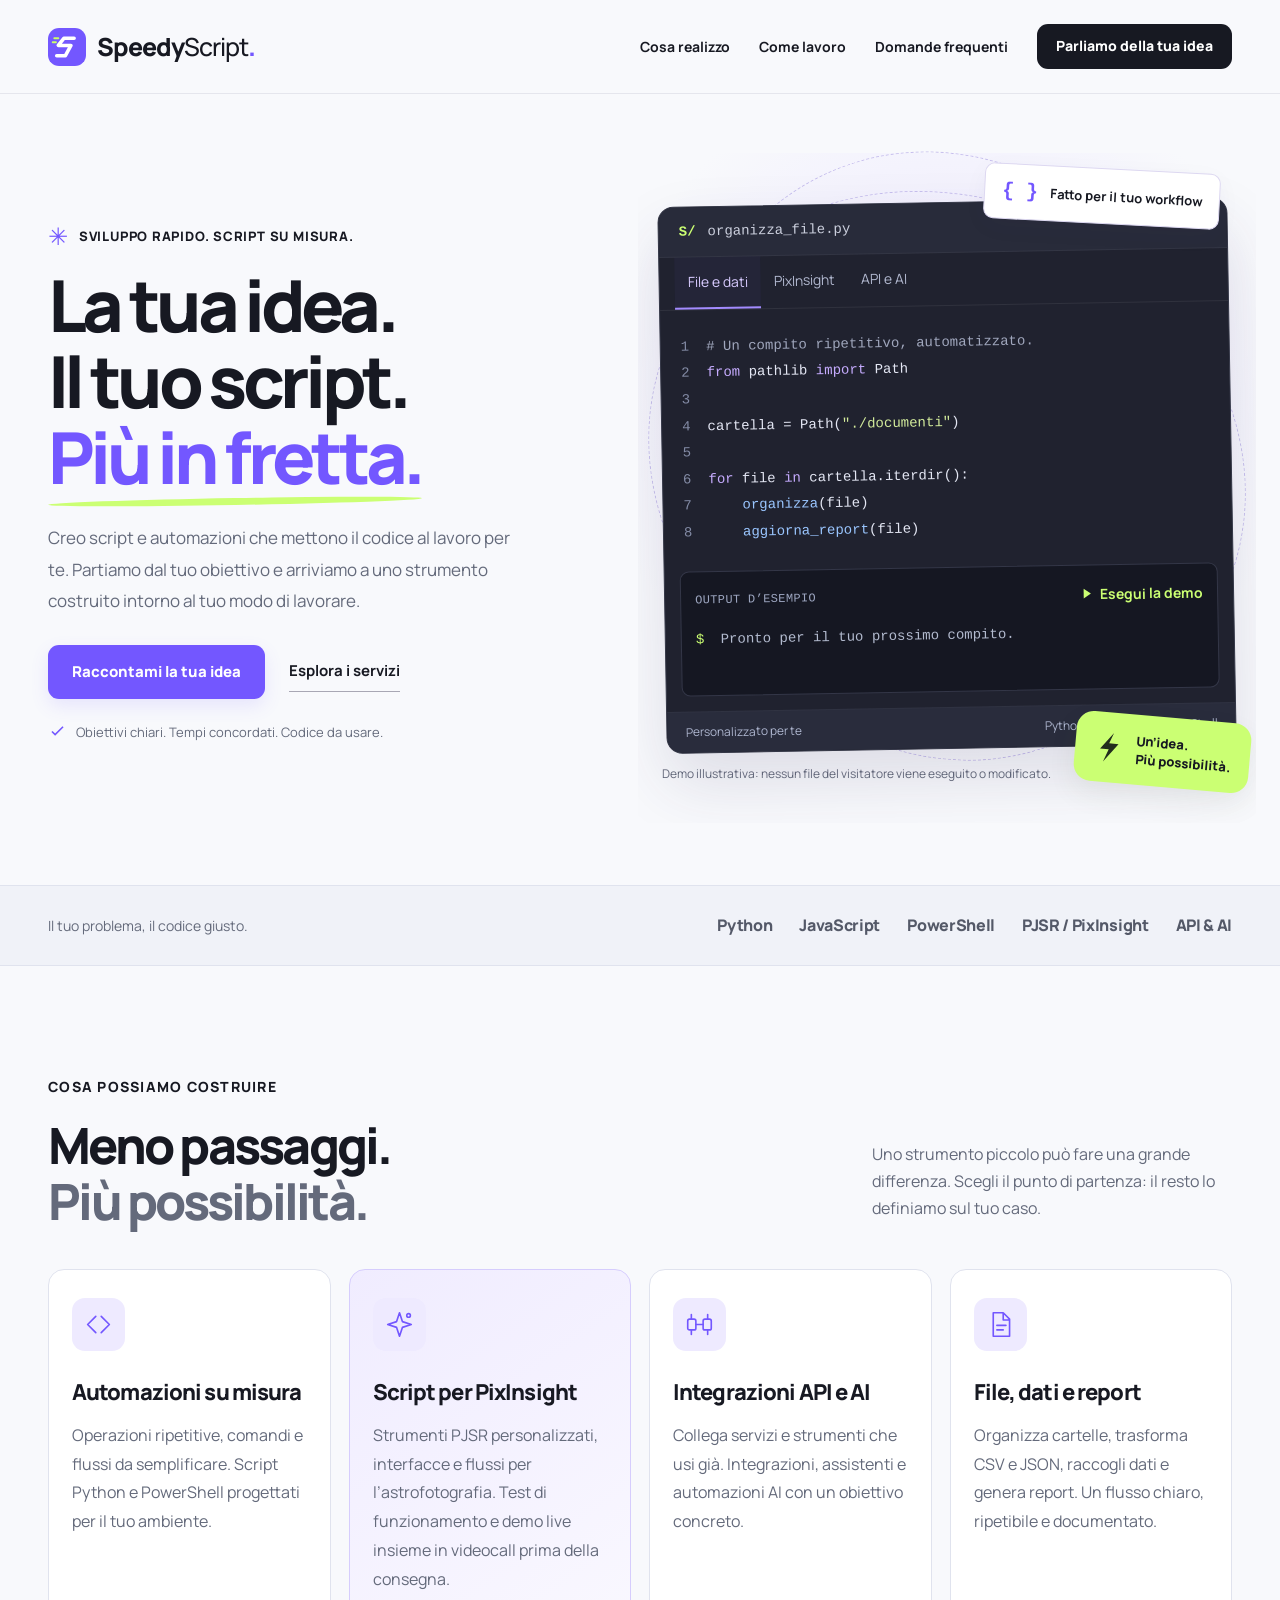
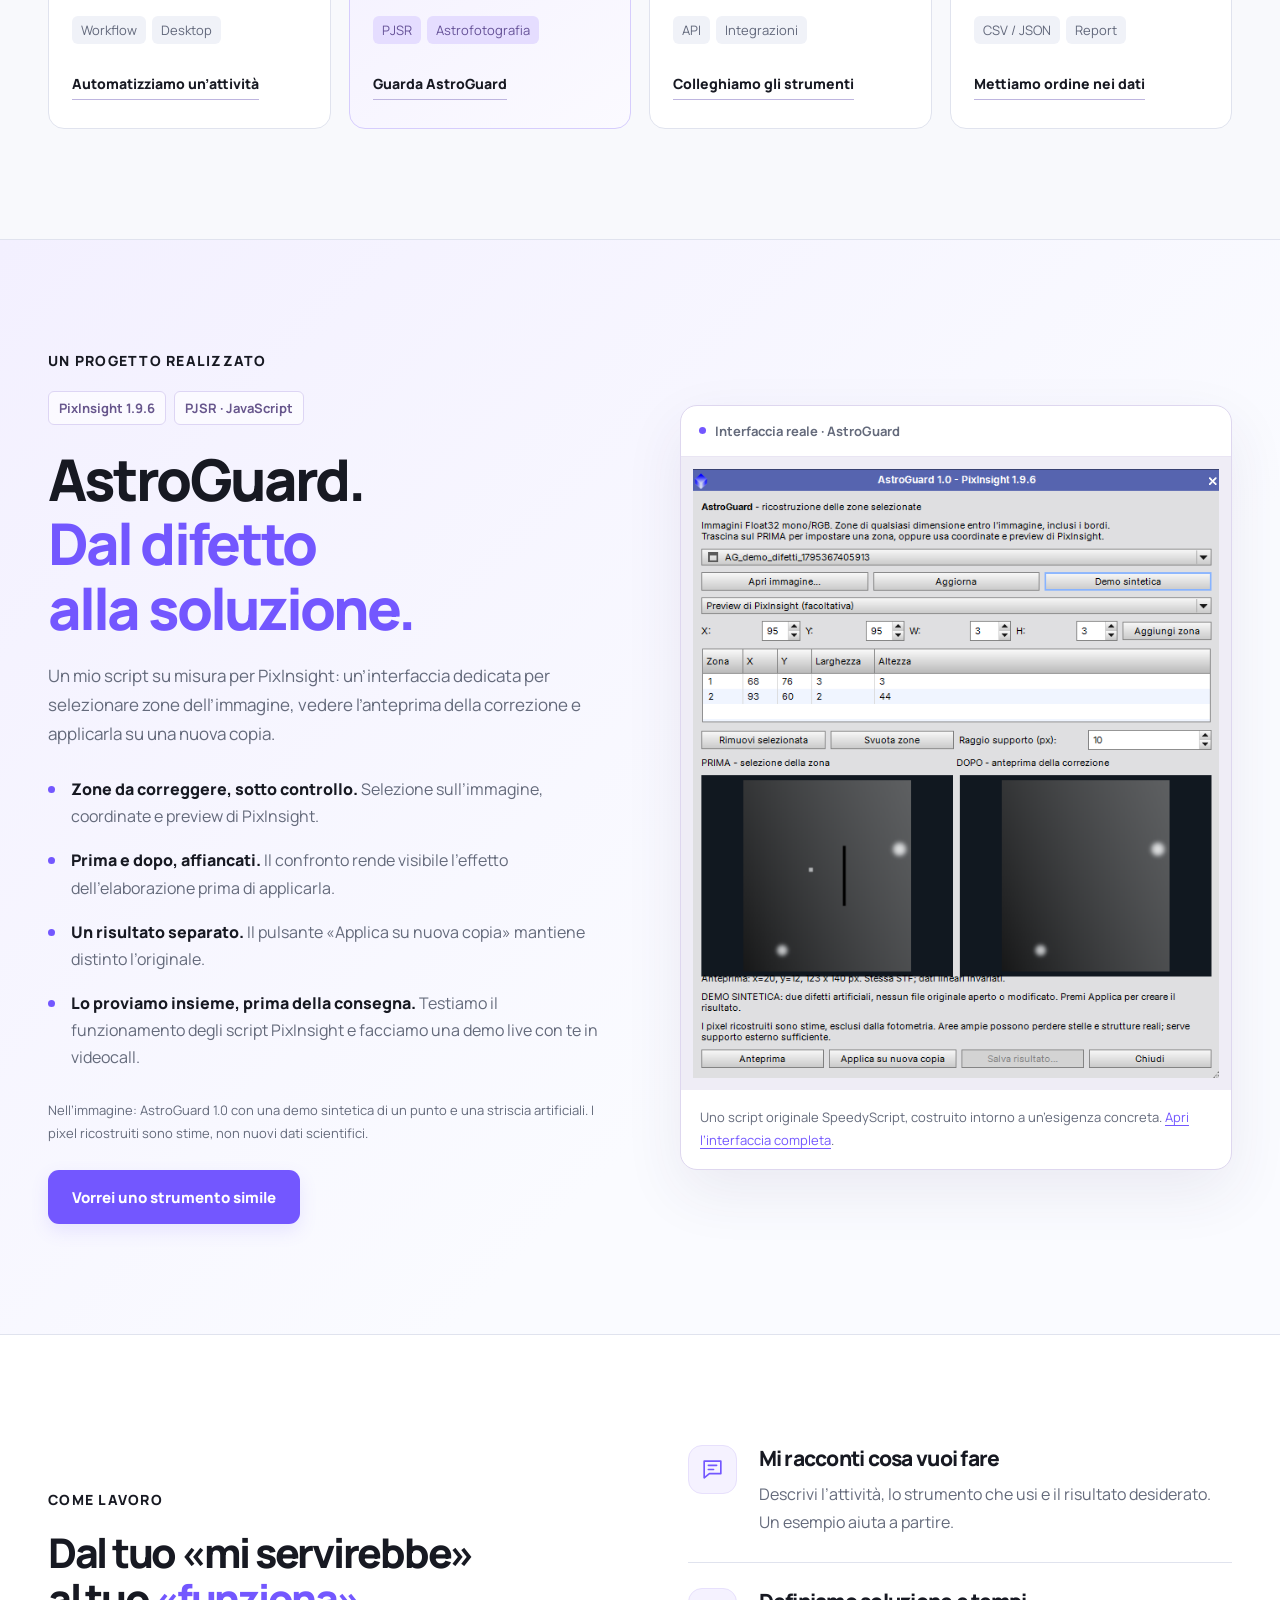
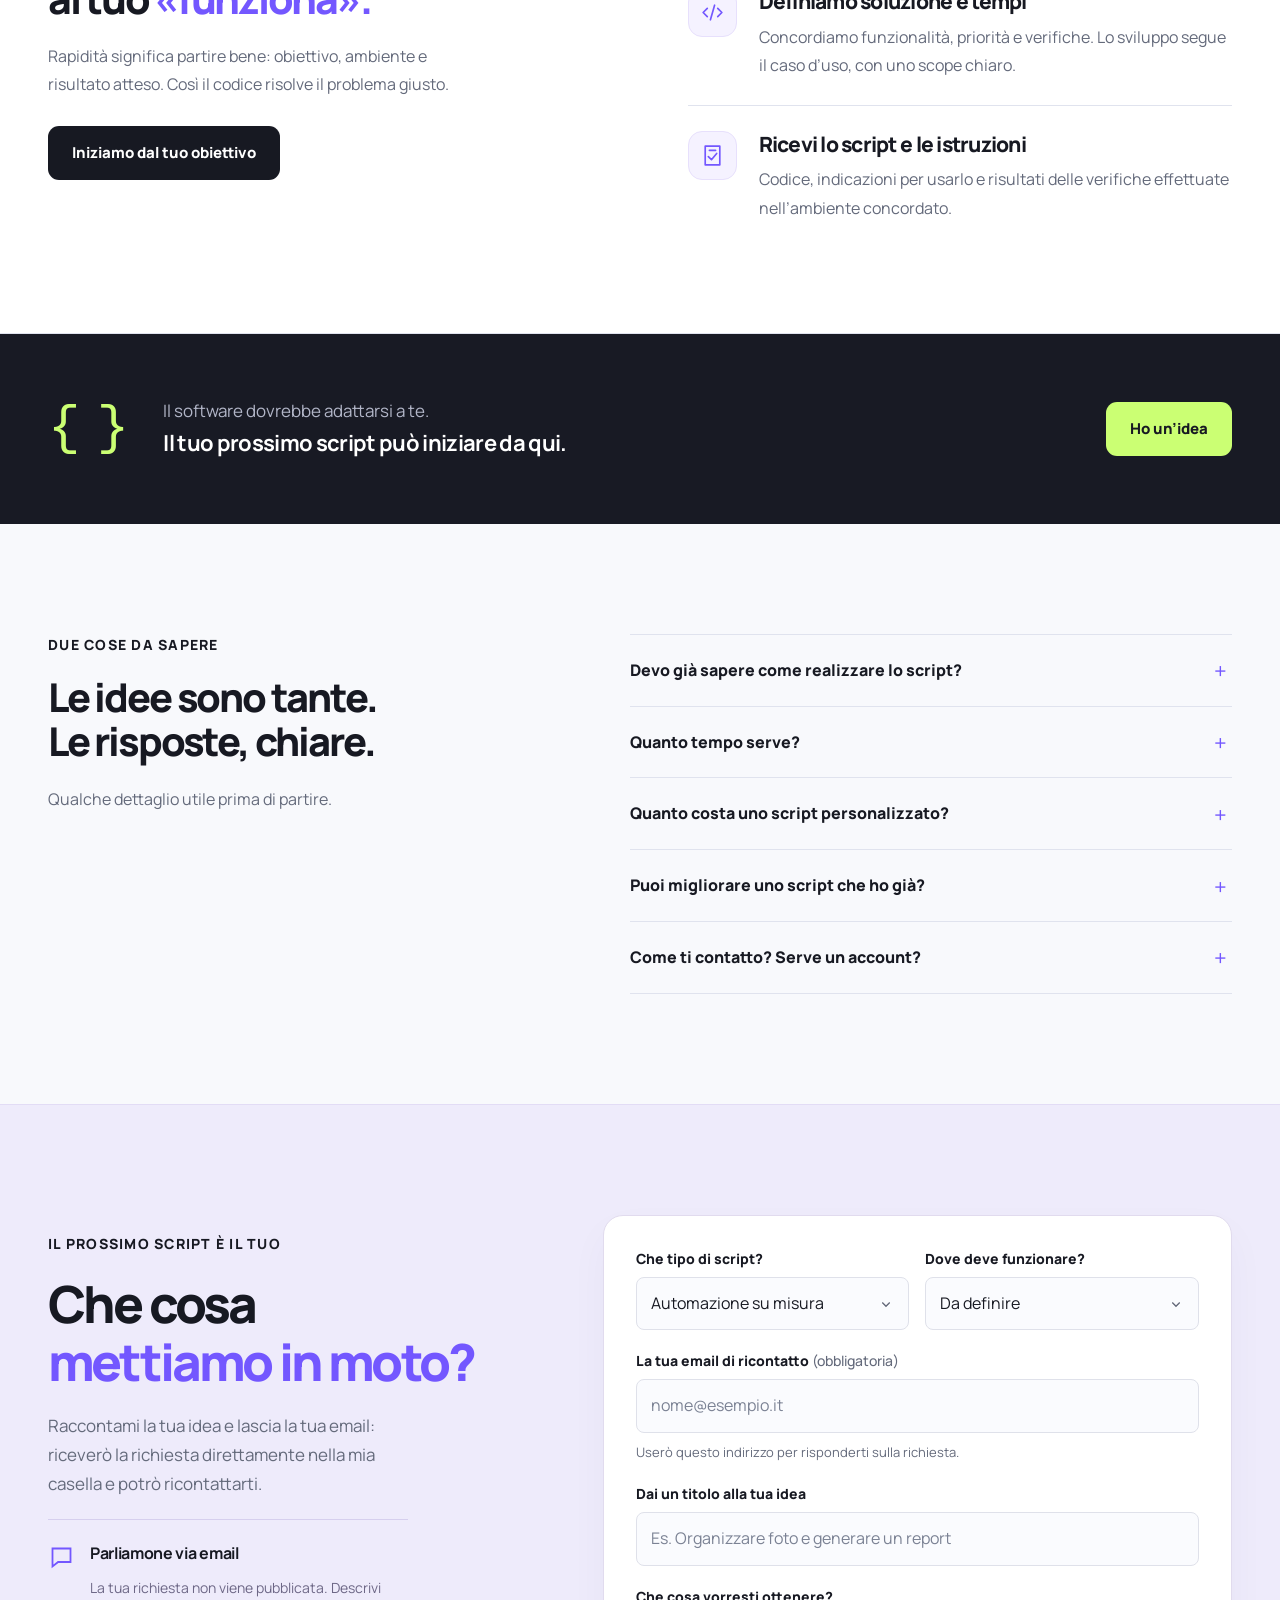
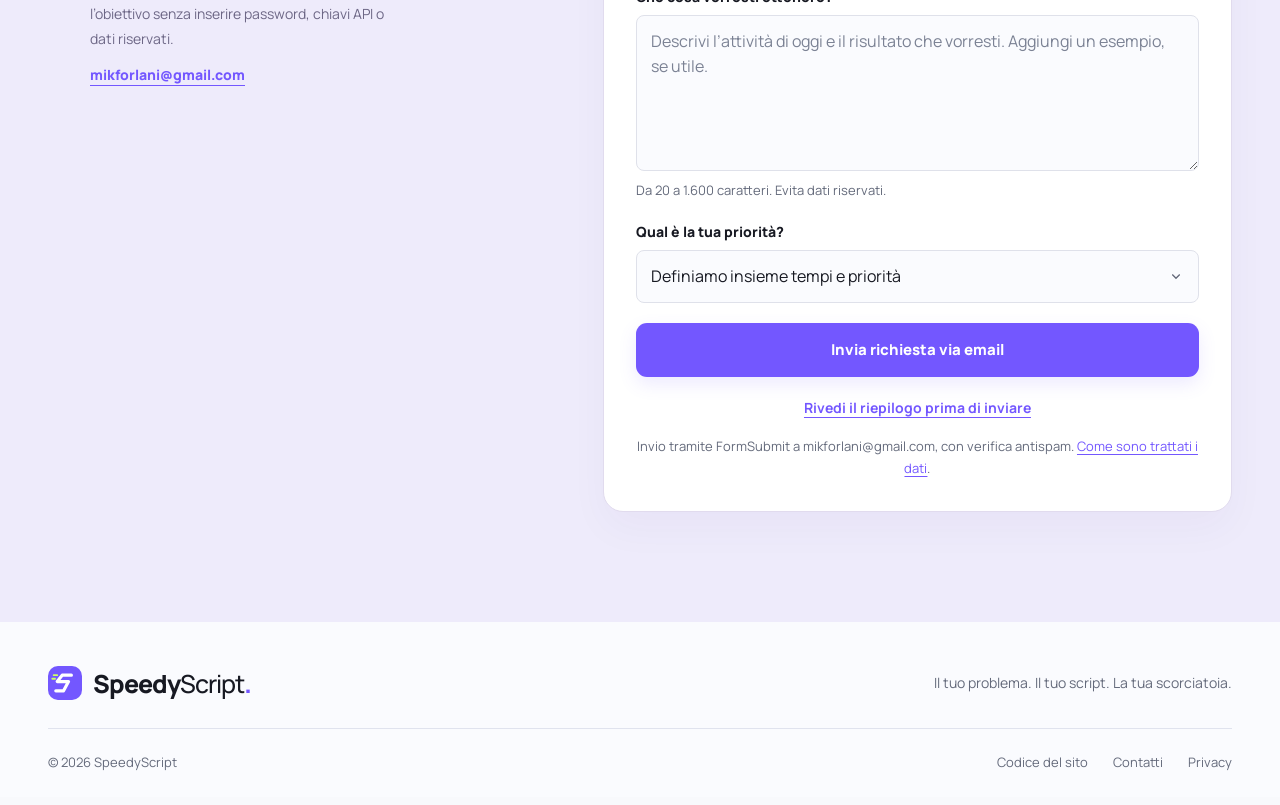
==== commit 18cd87d7: "Send contact forms by email and showcase AstroGuard with live demo service" ====
--- a/docs/index.html
+++ b/docs/index.html
@@ -94,8 +94,8 @@
       </article>
       <article class="service-card service-featured" data-reveal>
         <div class="service-symbol" aria-hidden="true"><svg viewBox="0 0 32 32"><path d="m16 3 3.2 9.8L29 16l-9.8 3.2L16 29l-3.2-9.8L3 16l9.8-3.2z"/><circle cx="26" cy="6" r="2"/></svg></div>
-        <h3>Script per PixInsight</h3><p>Strumenti PJSR personalizzati, interfacce e flussi per l’astrofotografia. Verifiche native e criteri di qualità concordati.</p>
-        <div class="tags"><span>PJSR</span><span>Astrofotografia</span></div><a href="#progetto" data-service="Script PixInsight" class="service-link">Progettiamo il tuo strumento</a>
+        <h3>Script per PixInsight</h3><p>Strumenti PJSR personalizzati, interfacce e flussi per l’astrofotografia. Test di funzionamento e demo live insieme in videocall prima della consegna.</p>
+        <div class="tags"><span>PJSR</span><span>Astrofotografia</span></div><a href="#astroguard" class="service-link">Guarda AstroGuard</a>
       </article>
       <article class="service-card" data-reveal>
         <div class="service-symbol" aria-hidden="true"><svg viewBox="0 0 32 32"><rect x="3" y="10" width="9" height="12" rx="2"/><rect x="20" y="10" width="9" height="12" rx="2"/><path d="M12 16h8M7 5v5m18-5v5M7 22v5m18-5v5"/></svg></div>
@@ -108,6 +108,30 @@
         <div class="tags"><span>CSV / JSON</span><span>Report</span></div><a href="#progetto" data-service="File, dati e report" class="service-link">Mettiamo ordine nei dati</a>
       </article>
     </div>
+  </div></section>
+
+  <section class="section showcase-section" id="astroguard" aria-labelledby="astroguard-title"><div class="container showcase-layout">
+    <div class="showcase-copy" data-reveal>
+      <p class="eyebrow">UN PROGETTO REALIZZATO</p>
+      <div class="showcase-tags"><span>PixInsight 1.9.6</span><span>PJSR · JavaScript</span></div>
+      <h2 id="astroguard-title">AstroGuard.<br><span class="purple">Dal difetto<br>alla soluzione.</span></h2>
+      <p>Un mio script su misura per PixInsight: un’interfaccia dedicata per selezionare zone dell’immagine, vedere l’anteprima della correzione e applicarla su una nuova copia.</p>
+      <ul class="showcase-features">
+        <li><strong>Zone da correggere, sotto controllo.</strong> Selezione sull’immagine, coordinate e preview di PixInsight.</li>
+        <li><strong>Prima e dopo, affiancati.</strong> Il confronto rende visibile l’effetto dell’elaborazione prima di applicarla.</li>
+        <li><strong>Un risultato separato.</strong> Il pulsante «Applica su nuova copia» mantiene distinto l’originale.</li>
+        <li><strong>Lo proviamo insieme, prima della consegna.</strong> Testiamo il funzionamento degli script PixInsight e facciamo una demo live con te in videocall.</li>
+      </ul>
+      <p class="showcase-caption">Nell’immagine: AstroGuard 1.0 con una demo sintetica di un punto e una striscia artificiali. I pixel ricostruiti sono stime, non nuovi dati scientifici.</p>
+      <a class="button button-purple" href="#progetto" data-service="Script PixInsight">Vorrei uno strumento simile</a>
+    </div>
+    <figure class="showcase-figure" data-reveal>
+      <div class="showcase-image-head"><span class="showcase-live-dot" aria-hidden="true"></span> Interfaccia reale · AstroGuard</div>
+      <a href="./assets/astroguard-pixinsight.png" target="_blank" rel="noopener noreferrer" aria-label="Apri l’immagine completa dell’interfaccia AstroGuard">
+        <img src="./assets/astroguard-pixinsight.png" width="627" height="726" loading="lazy" decoding="async" alt="AstroGuard 1.0 in PixInsight 1.9.6: selezione delle zone, parametri e confronto affiancato prima e dopo la correzione di difetti artificiali.">
+      </a>
+      <figcaption>Uno script originale SpeedyScript, costruito intorno a un’esigenza concreta. <a href="./assets/astroguard-pixinsight.png" target="_blank" rel="noopener noreferrer">Apri l’interfaccia completa</a>.</figcaption>
+    </figure>
   </div></section>
 
   <section class="process-section section" id="metodo" aria-labelledby="process-title"><div class="container process-layout">
@@ -126,43 +150,49 @@
       <details><summary>Devo già sapere come realizzare lo script?</summary><p>Ti basta descrivere il problema e il risultato che cerchi. La scelta del linguaggio, del flusso e dell’interfaccia fa parte della progettazione.</p></details>
       <details><summary>Quanto tempo serve?</summary><p>Dipende dalla complessità, dall’ambiente e dalle integrazioni. Definiamo tempi e priorità dopo il brief: l’obiettivo è arrivare rapidamente a uno strumento utile, con verifiche adeguate.</p></details>
       <details><summary>Quanto costa uno script personalizzato?</summary><p>Il preventivo dipende dalle funzionalità richieste e dal lavoro necessario. Il primo passo è capire bene il tuo caso e concordare lo scope prima dello sviluppo.</p></details>
-      <details><summary>Puoi migliorare uno script che ho già?</summary><p>Sì: descrivi il comportamento attuale, gli errori o le modifiche desiderate. Per iniziare su GitHub usa un esempio che puoi condividere pubblicamente.</p></details>
-      <details><summary>Come ti contatto? Serve un account GitHub?</summary><p>Il contatto avviene su GitHub Discussions. Per pubblicare una discussione serve un account GitHub; dal sito puoi comunque preparare e copiare il brief. Le discussioni sono pubbliche.</p></details>
+      <details><summary>Puoi migliorare uno script che ho già?</summary><p>Sì: descrivi il comportamento attuale, gli errori o le modifiche desiderate. Per iniziare basta spiegare il problema, senza includere credenziali o dati riservati.</p></details>
+      <details><summary>Come ti contatto? Serve un account?</summary><p>Compila il modulo con la tua idea e un indirizzo email valido: la richiesta viene inoltrata a mikforlani@gmail.com, così posso risponderti. Non serve un account GitHub. Puoi anche scrivermi direttamente via email.</p></details>
     </div>
   </section>
 
   <section class="section project-section" id="progetto" aria-labelledby="project-title"><div class="container project-layout">
     <div class="project-copy">
       <p class="eyebrow">IL PROSSIMO SCRIPT È IL TUO</p><h2 id="project-title">Che cosa<br><span class="purple">mettiamo in moto?</span></h2>
-      <p>Raccontami la tua idea. Questo modulo prepara un brief da rivedere e pubblicare su GitHub Discussions.</p>
-      <div class="contact-note"><svg viewBox="0 0 24 24" aria-hidden="true"><path d="M4 4h16v12H9l-5 4z"/></svg><div><strong>Ci vediamo su GitHub</strong><p>Le richieste sono pubbliche: condividi l’obiettivo, non credenziali o dati riservati.</p><a href="https://github.com/mikeminer/speedyscript/discussions" target="_blank" rel="noopener noreferrer">Apri le discussioni</a></div></div>
+      <p>Raccontami la tua idea e lascia la tua email: riceverò la richiesta direttamente nella mia casella e potrò ricontattarti.</p>
+      <div class="contact-note"><svg viewBox="0 0 24 24" aria-hidden="true"><path d="M4 4h16v12H9l-5 4z"/></svg><div><strong>Parliamone via email</strong><p>La tua richiesta non viene pubblicata. Descrivi l’obiettivo senza inserire password, chiavi API o dati riservati.</p><a href="mailto:mikforlani@gmail.com">mikforlani@gmail.com</a></div></div>
     </div>
     <div class="brief-card">
-      <form id="brief-form">
+      <form id="brief-form" action="https://formsubmit.co/mikforlani@gmail.com" method="POST" accept-charset="UTF-8">
+        <input type="hidden" name="_subject" value="SpeedyScript — Nuova richiesta di script">
+        <input type="hidden" name="_template" value="table">
+        <input type="hidden" name="_next" value="https://mikeminer.github.io/speedyscript/grazie.html">
+        <div class="honeypot" aria-hidden="true"><label for="website">Lascia vuoto questo campo</label><input id="website" type="text" name="_honey" tabindex="-1" autocomplete="off"></div>
         <div class="form-two">
           <div class="form-field"><label for="service">Che tipo di script?</label><select id="service" name="service"><option>Automazione su misura</option><option>Script PixInsight</option><option>Integrazione API e AI</option><option>File, dati e report</option><option>Da definire insieme</option></select></div>
           <div class="form-field"><label for="environment">Dove deve funzionare?</label><select id="environment" name="environment"><option>Da definire</option><option>Windows</option><option>macOS</option><option>Linux</option><option>PixInsight</option><option>Browser / Web</option><option>Più ambienti</option></select></div>
         </div>
+        <div class="form-field"><label for="contact-email">La tua email di ricontatto <span class="required-label">(obbligatoria)</span></label><input id="contact-email" name="email" type="email" placeholder="nome@esempio.it" required maxlength="254" autocomplete="email" inputmode="email" aria-describedby="email-help"><span class="field-help" id="email-help">Userò questo indirizzo per risponderti sulla richiesta.</span></div>
         <div class="form-field"><label for="project-name">Dai un titolo alla tua idea</label><input id="project-name" name="project-name" type="text" placeholder="Es. Organizzare foto e generare un report" required minlength="5" maxlength="90" autocomplete="off"></div>
-        <div class="form-field"><label for="project-details">Che cosa vorresti ottenere?</label><textarea id="project-details" name="project-details" rows="5" placeholder="Descrivi l’attività di oggi e il risultato che vorresti. Aggiungi un esempio pubblico, se utile." required minlength="20" maxlength="1600"></textarea><span class="field-help">Da 20 a 1.600 caratteri. Evita dati riservati.</span></div>
+        <div class="form-field"><label for="project-details">Che cosa vorresti ottenere?</label><textarea id="project-details" name="project-details" rows="5" placeholder="Descrivi l’attività di oggi e il risultato che vorresti. Aggiungi un esempio, se utile." required minlength="20" maxlength="1600"></textarea><span class="field-help">Da 20 a 1.600 caratteri. Evita dati riservati.</span></div>
         <div class="form-field"><label for="timing">Qual è la tua priorità?</label><select id="timing" name="timing"><option>Definiamo insieme tempi e priorità</option><option>Vorrei partire quanto prima</option><option>Ho una scadenza da concordare</option><option>Sto esplorando l’idea</option></select></div>
-        <button class="button button-purple submit-button" type="submit" disabled>Prepara la mia richiesta</button>
-        <p class="form-note">Rivedi il brief prima di pubblicarlo su GitHub.</p>
+        <button class="button button-purple submit-button" type="submit">Invia richiesta via email</button>
+        <button class="preview-button" id="preview-request" type="button" hidden>Rivedi il riepilogo prima di inviare</button>
+        <p class="form-note">Invio tramite FormSubmit a mikforlani@gmail.com, con verifica antispam. <a href="./privacy.html">Come sono trattati i dati</a>.</p>
       </form>
       <div id="brief-result" class="brief-result" hidden>
-        <h3 id="brief-heading" tabindex="-1">La tua idea, pronta da condividere.</h3>
+        <h3 id="brief-heading" tabindex="-1">La tua richiesta, in anteprima.</h3>
         <label for="brief-preview" class="sr-only">Anteprima del brief</label><textarea id="brief-preview" rows="8" readonly spellcheck="false"></textarea>
-        <div class="brief-actions"><button type="button" class="button button-outline" id="copy-brief">Copia il brief</button><a class="button button-dark" id="github-request" href="https://github.com/mikeminer/speedyscript/discussions/new?category=ideas" target="_blank" rel="noopener noreferrer">Apri Discussions</a></div>
-        <p class="field-help">Su GitHub puoi rivedere il testo prima dell’invio. Se non viene importato, incolla il brief copiato.</p>
+        <div class="brief-actions"><button type="button" class="button button-outline" id="copy-brief">Copia il riepilogo</button></div>
+        <p class="field-help">Anteprima locale: per inoltrarla usa «Invia richiesta via email» nel modulo.</p>
       </div>
       <p id="form-status" class="form-status" role="status" aria-live="polite"></p>
-      <noscript><p>Puoi scrivere la tua richiesta direttamente su <a href="https://github.com/mikeminer/speedyscript/discussions" target="_blank" rel="noopener noreferrer">GitHub Discussions</a>.</p></noscript>
+      <noscript><p>Il modulo invia anche senza JavaScript. Puoi anche scrivere a <a href="mailto:mikforlani@gmail.com">mikforlani@gmail.com</a>.</p></noscript>
     </div>
   </div></section>
 </main>
 <footer class="footer">
   <div class="container footer-top"><a class="brand" href="#top" aria-label="SpeedyScript, torna all’inizio"><img src="./assets/mark.svg" width="34" height="34" alt=""><span>Speedy<span class="brand-light">Script</span><span class="brand-dot">.</span></span></a><p>Il tuo problema. Il tuo script. La tua scorciatoia.</p></div>
-  <div class="container footer-bottom"><span>© 2026 SpeedyScript</span><nav aria-label="Collegamenti nel piè di pagina"><a href="https://github.com/mikeminer/speedyscript" target="_blank" rel="noopener noreferrer">Codice del sito</a><a href="https://github.com/mikeminer/speedyscript/discussions" target="_blank" rel="noopener noreferrer">Discussions</a><a href="./privacy.html">Privacy</a></nav></div>
+  <div class="container footer-bottom"><span>© 2026 SpeedyScript</span><nav aria-label="Collegamenti nel piè di pagina"><a href="https://github.com/mikeminer/speedyscript" target="_blank" rel="noopener noreferrer">Codice del sito</a><a href="mailto:mikforlani@gmail.com">Contatti</a><a href="./privacy.html">Privacy</a></nav></div>
 </footer>
 </body>
 </html>
--- a/docs/assets/site.css
+++ b/docs/assets/site.css
@@ -165,6 +165,30 @@
 .field-help{font-size:13px;line-height:1.7;color:var(--muted)}
 .submit-button{width:100%}
 .form-note{text-align:center;font-size:13px;color:var(--muted);margin:11px 0 0}
+.form-note a{color:var(--purple);text-underline-offset:3px}
+.honeypot{display:none}
+.required-label{font-weight:500;color:var(--muted)}
+.preview-button{display:block;margin:15px auto 0;padding:4px;background:none;border:0;color:var(--purple);font-size:14px;font-weight:700;text-decoration:underline;text-underline-offset:4px}
+.showcase-section{border-top:1px solid var(--line);background:linear-gradient(135deg,#f3f0ff 0%,#fafbff 65%)}
+.showcase-layout{display:grid;grid-template-columns:1fr 1fr;gap:80px;align-items:center}
+.showcase-copy h2{font-size:clamp(40px,4.5vw,59px);line-height:1.12;letter-spacing:-.05em;margin-top:22px}
+.showcase-copy>p:not(.eyebrow){font-size:17px;color:var(--muted)}
+.showcase-tags{display:flex;gap:8px;flex-wrap:wrap}
+.showcase-tags span{padding:5px 10px;border:1px solid #ddd5f4;border-radius:6px;color:#67568c;background:#ffffffa1;font-size:13px;font-weight:700}
+.showcase-features{list-style:none;padding:0;margin:27px 0}
+.showcase-features li{position:relative;padding-left:23px;margin:17px 0;color:var(--muted);font-size:16px;line-height:1.7}
+.showcase-features li:before{content:"";position:absolute;left:0;top:10px;width:7px;height:7px;background:var(--purple);border-radius:50%}
+.showcase-features strong{color:var(--ink);font-weight:800}
+.showcase-copy>p.showcase-caption{font-size:13px;line-height:1.8;margin-bottom:25px}
+.showcase-figure{margin:0;background:#fff;border:1px solid #ded7ef;border-radius:17px;box-shadow:0 22px 60px #40356715;overflow:hidden;min-width:0}
+.showcase-image-head{padding:14px 18px;display:flex;align-items:center;gap:9px;font-size:13px;font-weight:700;color:var(--muted);border-bottom:1px solid #e9e5f3}
+.showcase-live-dot{width:7px;height:7px;background:var(--purple);border-radius:50%}
+.showcase-figure>a{display:block;padding:12px;background:#efedf6}
+.showcase-figure img{width:100%;height:auto;display:block}
+.showcase-figure figcaption{padding:16px 19px;font-size:13px;color:var(--muted);line-height:1.8}
+.showcase-figure figcaption a{color:var(--purple);text-underline-offset:3px}
+@media(max-width:1000px){.showcase-layout{gap:40px}.showcase-copy h2{font-size:43px}}
+@media(max-width:700px){.showcase-layout{grid-template-columns:1fr;gap:35px}.showcase-copy h2{font-size:43px}.showcase-copy>p:not(.eyebrow){font-size:16px}.showcase-copy>p.showcase-caption{font-size:13px}.showcase-figure>a{padding:7px}.showcase-image-head{padding:12px 14px}.showcase-figure figcaption{padding:14px}}
 .brief-result{padding-top:26px;margin-top:26px;border-top:1px solid var(--line)}
 .brief-result h3{font-size:22px;margin-bottom:16px}
 .brief-result textarea{font-family:Consolas,monospace;font-size:14px;line-height:1.8;min-height:200px}
